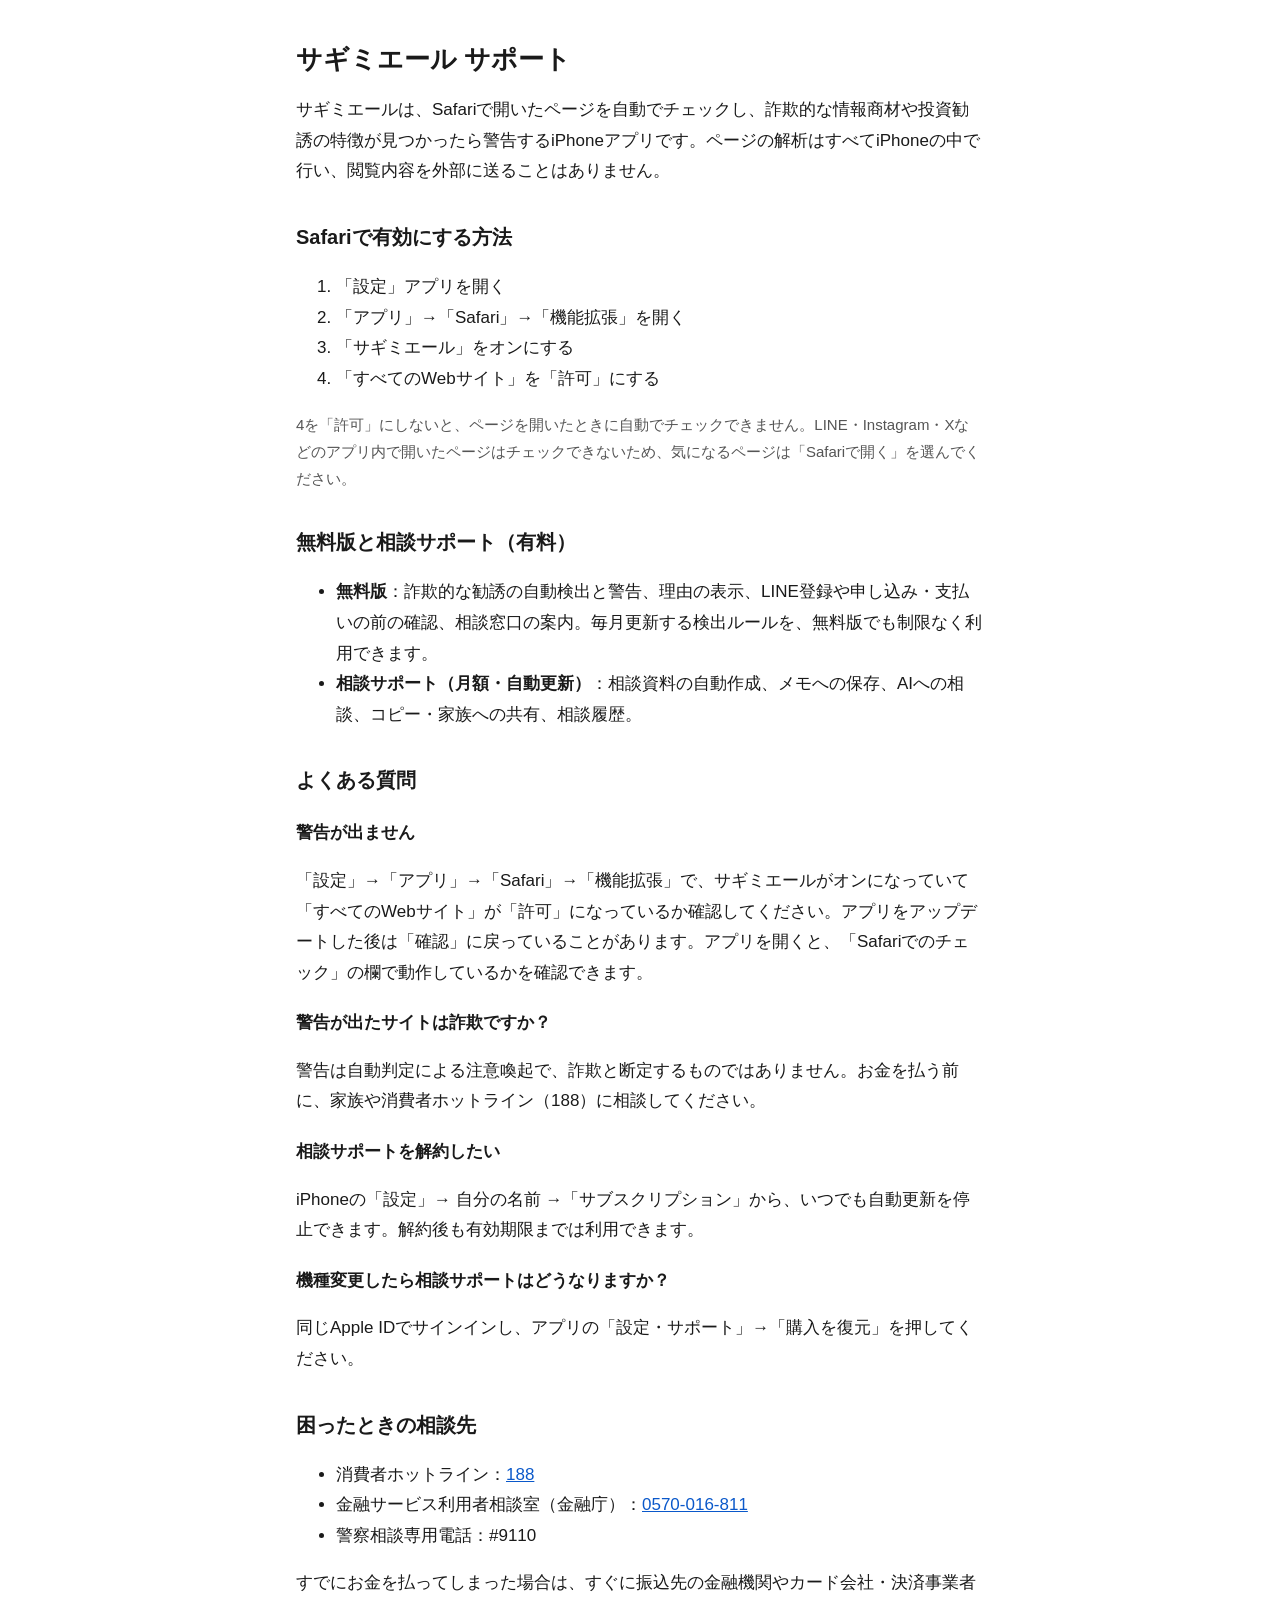
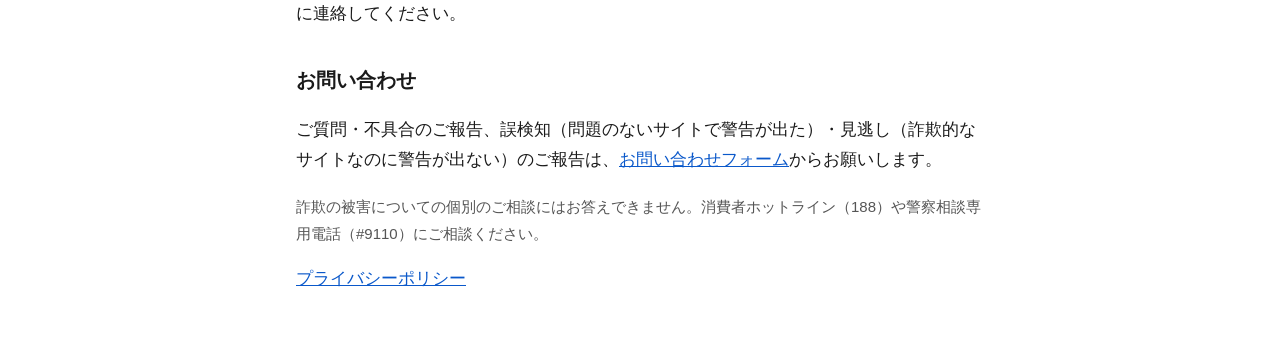
==== index.html @ d9ca6548 "サポートページ・プライバシーポリシー・デモページを公開" ====
<!doctype html>
<html lang="ja">
<head>
<meta charset="utf-8">
<meta name="viewport" content="width=device-width, initial-scale=1">
<title>サギミエール サポート</title>
<link rel="stylesheet" href="style.css">
</head>
<body>
<main>
<h1>サギミエール サポート</h1>
<p>サギミエールは、Safariで開いたページを自動でチェックし、詐欺的な情報商材や投資勧誘の特徴が見つかったら警告するiPhoneアプリです。ページの解析はすべてiPhoneの中で行い、閲覧内容を外部に送ることはありません。</p>

<h2>Safariで有効にする方法</h2>
<ol>
  <li>「設定」アプリを開く</li>
  <li>「アプリ」→「Safari」→「機能拡張」を開く</li>
  <li>「サギミエール」をオンにする</li>
  <li>「すべてのWebサイト」を「許可」にする</li>
</ol>
<p class="muted">4を「許可」にしないと、ページを開いたときに自動でチェックできません。LINE・Instagram・Xなどのアプリ内で開いたページはチェックできないため、気になるページは「Safariで開く」を選んでください。</p>

<h2>無料版と相談サポート（有料）</h2>
<ul>
  <li><strong>無料版</strong>：詐欺的な勧誘の自動検出と警告、理由の表示、LINE登録や申し込み・支払いの前の確認、相談窓口の案内。毎月更新する検出ルールを、無料版でも制限なく利用できます。</li>
  <li><strong>相談サポート（月額・自動更新）</strong>：相談資料の自動作成、メモへの保存、AIへの相談、コピー・家族への共有、相談履歴。</li>
</ul>

<h2>よくある質問</h2>
<h3>警告が出ません</h3>
<p>「設定」→「アプリ」→「Safari」→「機能拡張」で、サギミエールがオンになっていて「すべてのWebサイト」が「許可」になっているか確認してください。アプリをアップデートした後は「確認」に戻っていることがあります。アプリを開くと、「Safariでのチェック」の欄で動作しているかを確認できます。</p>
<h3>警告が出たサイトは詐欺ですか？</h3>
<p>警告は自動判定による注意喚起で、詐欺と断定するものではありません。お金を払う前に、家族や消費者ホットライン（188）に相談してください。</p>
<h3>相談サポートを解約したい</h3>
<p>iPhoneの「設定」→ 自分の名前 →「サブスクリプション」から、いつでも自動更新を停止できます。解約後も有効期限までは利用できます。</p>
<h3>機種変更したら相談サポートはどうなりますか？</h3>
<p>同じApple IDでサインインし、アプリの「設定・サポート」→「購入を復元」を押してください。</p>

<h2>困ったときの相談先</h2>
<ul>
  <li>消費者ホットライン：<a href="tel:188">188</a></li>
  <li>金融サービス利用者相談室（金融庁）：<a href="tel:0570016811">0570-016-811</a></li>
  <li>警察相談専用電話：#9110</li>
</ul>
<p>すでにお金を払ってしまった場合は、すぐに振込先の金融機関やカード会社・決済事業者に連絡してください。</p>

<h2 id="contact">お問い合わせ</h2>
<p>ご質問・不具合のご報告、誤検知（問題のないサイトで警告が出た）・見逃し（詐欺的なサイトなのに警告が出ない）のご報告は、<a href="https://docs.google.com/forms/d/e/1FAIpQLSe4jkIRCLQSm8JMk2_fko3_bluVxoWYzC-V2FqMi_mjQltGLA/viewform">お問い合わせフォーム</a>からお願いします。</p>
<p class="muted">詐欺の被害についての個別のご相談にはお答えできません。消費者ホットライン（188）や警察相談専用電話（#9110）にご相談ください。</p>

<p><a href="privacy.html">プライバシーポリシー</a></p>
</main>
</body>
</html>
---- style.css ----
:root {
  --bg: #ffffff;
  --text: #1a1a1a;
  --muted: #555555;
  --link: #0a58ca;
  color-scheme: light dark;
}
@media (prefers-color-scheme: dark) {
  :root {
    --bg: #111418;
    --text: #eceff3;
    --muted: #a7adb5;
    --link: #7fb0ff;
  }
}
* { box-sizing: border-box; }
body {
  margin: 0;
  background: var(--bg);
  color: var(--text);
  font-family: -apple-system, "Hiragino Sans", "Hiragino Kaku Gothic ProN", "Yu Gothic", sans-serif;
  font-size: 17px;
  line-height: 1.8;
}
main { max-width: 720px; margin: 0 auto; padding: 24px 16px 48px; }
h1 { font-size: 26px; line-height: 1.4; }
h2 { font-size: 20px; margin-top: 32px; }
h3 { font-size: 17px; margin-top: 20px; }
a { color: var(--link); }
.muted { color: var(--muted); font-size: 15px; }
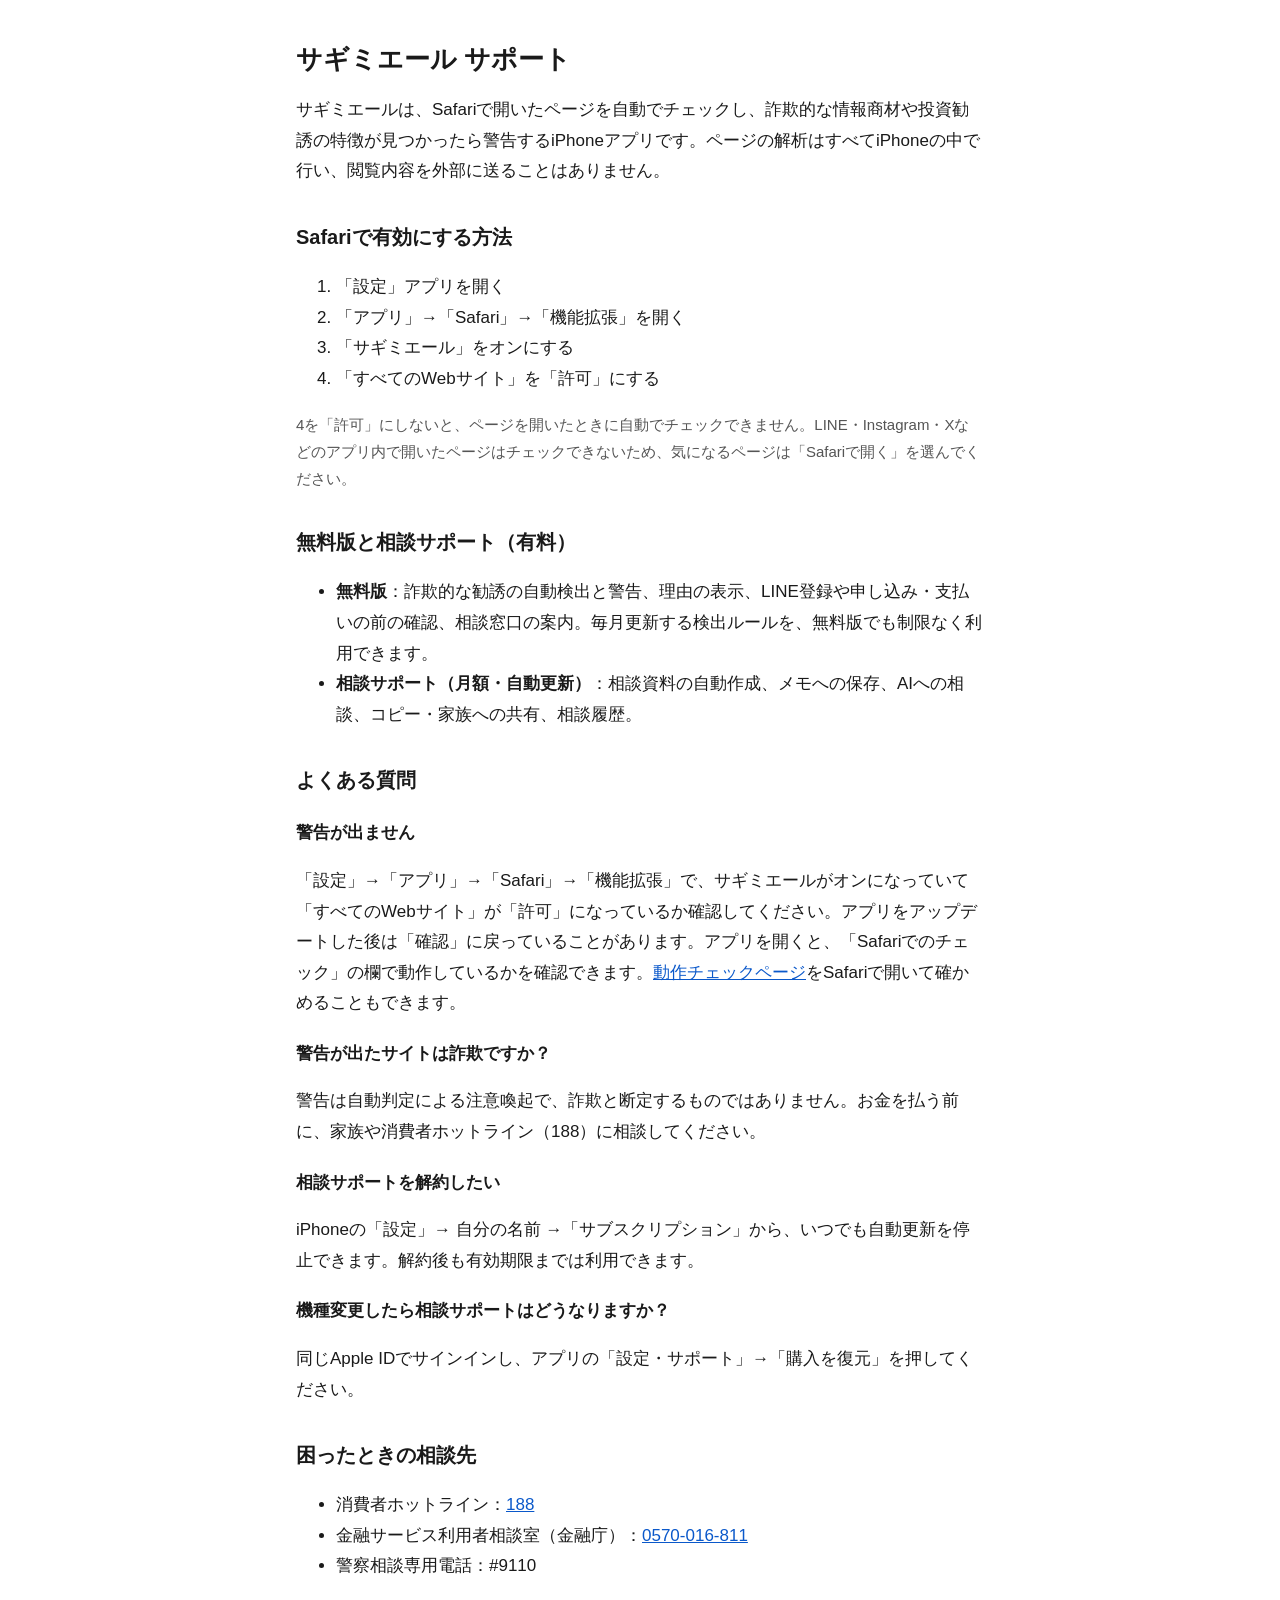
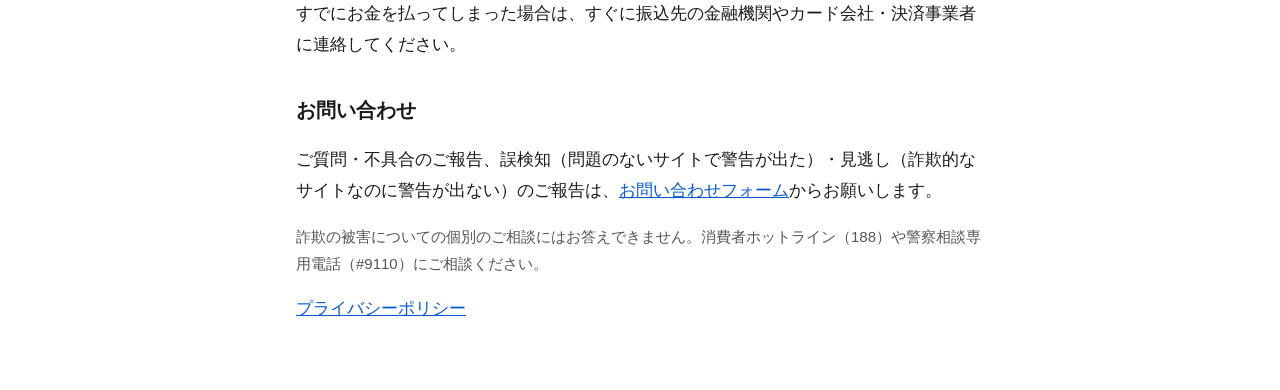
==== commit 24048dac: "動作チェックページを追加" ====
--- a/index.html
+++ b/index.html
@@ -28,7 +28,7 @@
 
 <h2>よくある質問</h2>
 <h3>警告が出ません</h3>
-<p>「設定」→「アプリ」→「Safari」→「機能拡張」で、サギミエールがオンになっていて「すべてのWebサイト」が「許可」になっているか確認してください。アプリをアップデートした後は「確認」に戻っていることがあります。アプリを開くと、「Safariでのチェック」の欄で動作しているかを確認できます。</p>
+<p>「設定」→「アプリ」→「Safari」→「機能拡張」で、サギミエールがオンになっていて「すべてのWebサイト」が「許可」になっているか確認してください。アプリをアップデートした後は「確認」に戻っていることがあります。アプリを開くと、「Safariでのチェック」の欄で動作しているかを確認できます。<a href="check.html">動作チェックページ</a>をSafariで開いて確かめることもできます。</p>
 <h3>警告が出たサイトは詐欺ですか？</h3>
 <p>警告は自動判定による注意喚起で、詐欺と断定するものではありません。お金を払う前に、家族や消費者ホットライン（188）に相談してください。</p>
 <h3>相談サポートを解約したい</h3>
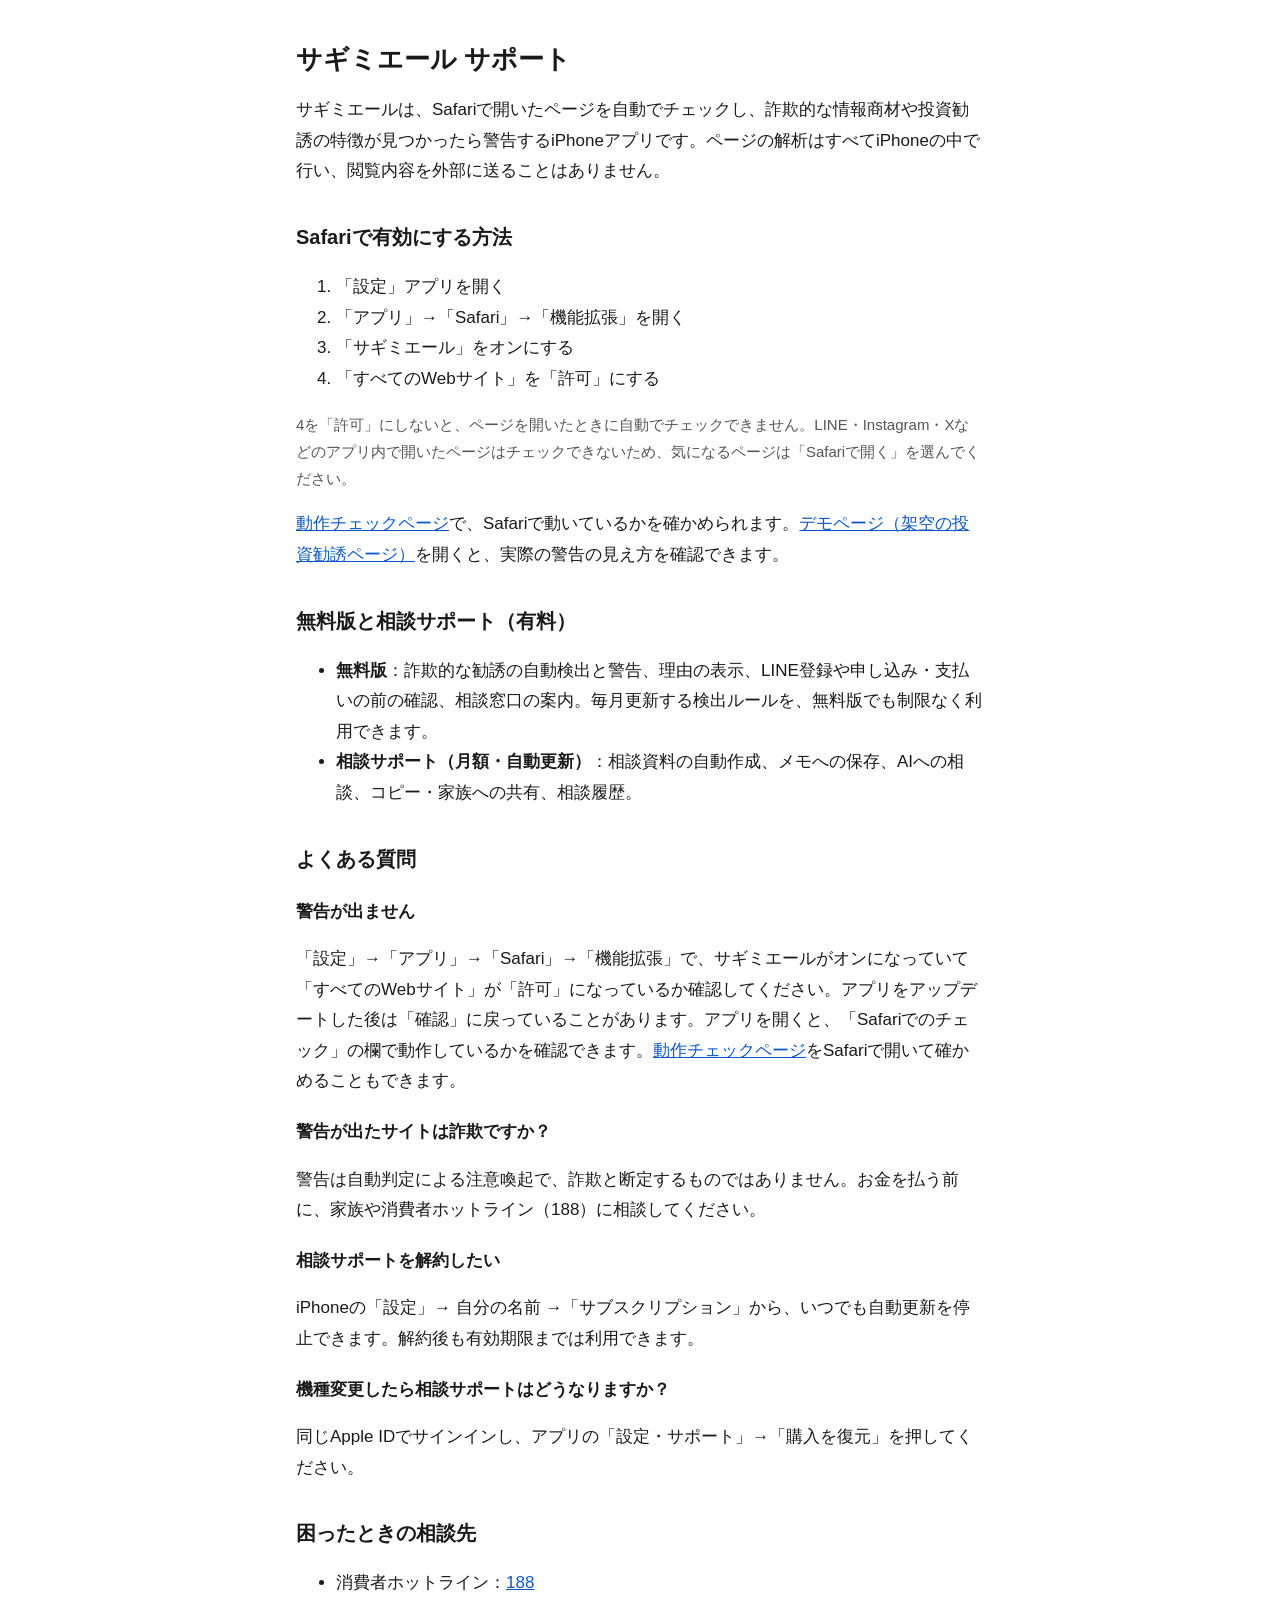
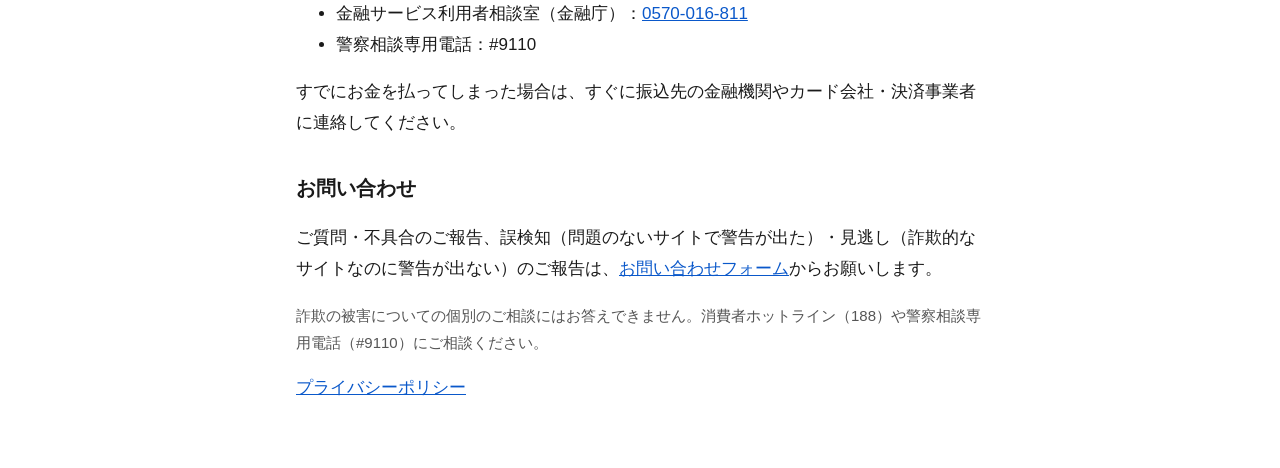
==== commit f94c7a0d: "チェックページに診断情報とデモページへのボタンを追加" ====
--- a/index.html
+++ b/index.html
@@ -19,6 +19,8 @@
   <li>「すべてのWebサイト」を「許可」にする</li>
 </ol>
 <p class="muted">4を「許可」にしないと、ページを開いたときに自動でチェックできません。LINE・Instagram・Xなどのアプリ内で開いたページはチェックできないため、気になるページは「Safariで開く」を選んでください。</p>
+
+<p><a href="check.html">動作チェックページ</a>で、Safariで動いているかを確かめられます。<a href="demo.html">デモページ（架空の投資勧誘ページ）</a>を開くと、実際の警告の見え方を確認できます。</p>
 
 <h2>無料版と相談サポート（有料）</h2>
 <ul>
